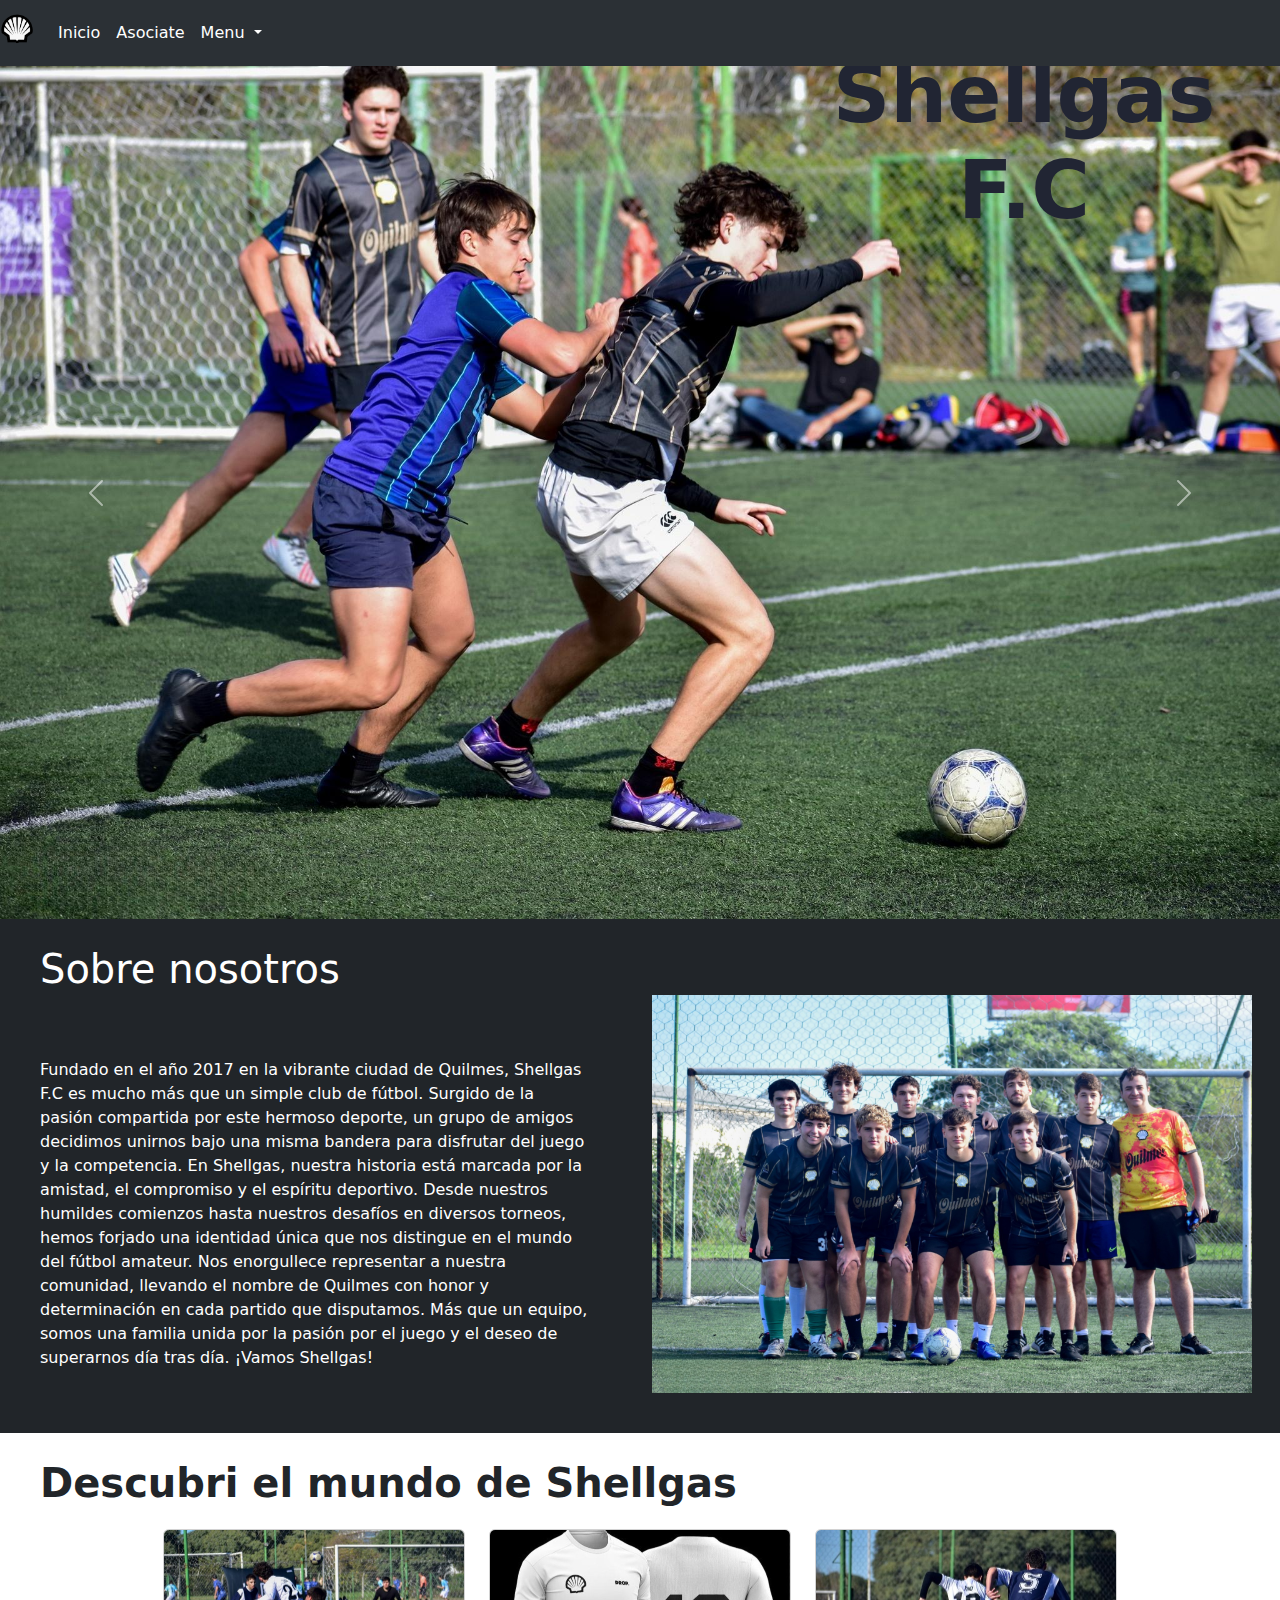
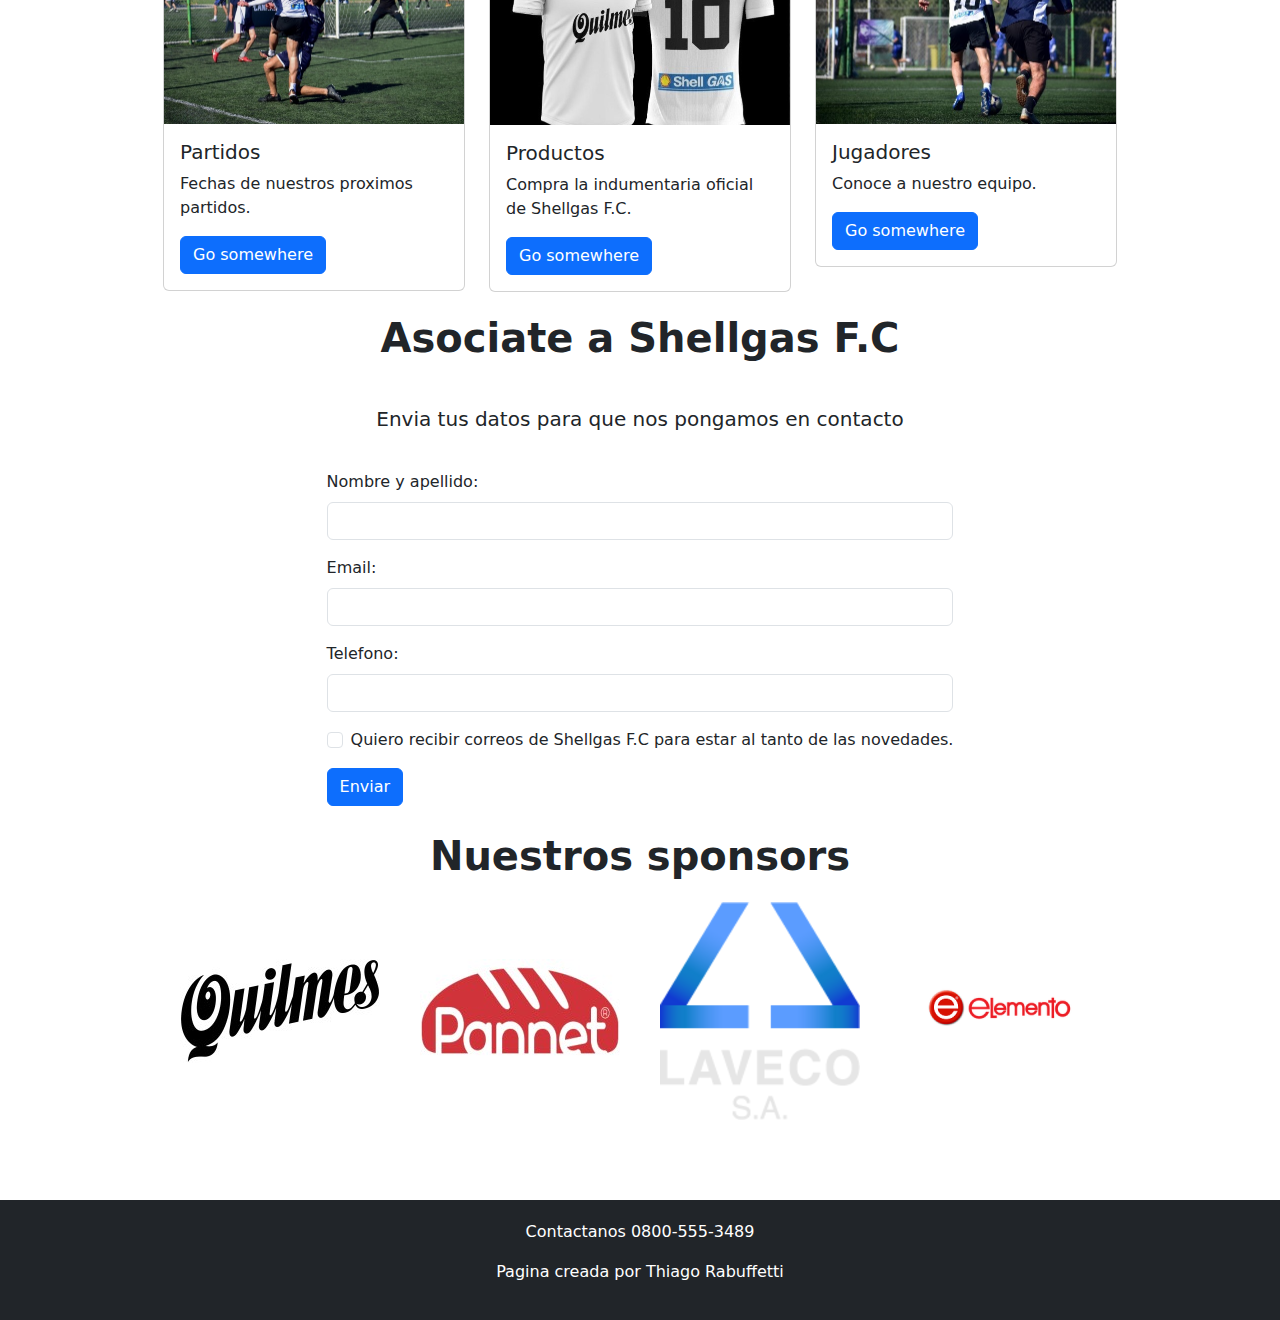
==== index.html @ 4b243b99 "aaa" ====
<!DOCTYPE html>
<html lang="en">
<head>
    <meta charset="UTF-8">
    <meta name="viewport" content="width=device-width, initial-scale=1.0">
    <title>Pagina Progra</title>
    <link rel="stylesheet" href="https://cdn.jsdelivr.net/npm/bootstrap@5.1.3/dist/css/bootstrap.min.css">
    <link rel="stylesheet" href="style.css"> 
</head>
<body>
    <nav class="navbar navbar-expand-lg bg-body-tertiary navbar bg-dark border-bottom border-body" data-bs-theme="dark">
        <div class="container-fluid">
          <a class="navbar-brand" href="#"><img src="imagenes/logo.png" alt=""></a>
          <button class="navbar-toggler" type="button" data-bs-toggle="collapse" data-bs-target="#navbarSupportedContent" aria-controls="navbarSupportedContent" aria-expanded="false" aria-label="Toggle navigation">
            <span class="navbar-toggler-icon custom-toggler-icon"></span> 
          </button>
          <div class="collapse navbar-collapse" id="navbarSupportedContent">
            <ul class="navbar-nav me-auto mb-2 mb-lg-0">
              <li class="nav-item">
                <a class="nav-link active" aria-current="page" href="#">Inicio</a>
              </li>
              <li class="nav-item">
                <a class="nav-link" href="#seccion-asociate">Asociate</a>
              </li>
              <li class="nav-item dropdown">
                <a class="nav-link dropdown-toggle" href="#" role="button" data-bs-toggle="dropdown" aria-expanded="false">
                  Menu
                </a>
                <ul class="dropdown-menu">
                  <li><a class="dropdown-item" href="#">Partidos</a></li>
                  <li><a class="dropdown-item" href="#">Productos</a></li>
                  <li><hr class="dropdown-divider"></li>
                  <li><a class="dropdown-item" href="#">Jugadores</a></li>
                </ul>
              </li>
            </ul>
          </div>
        </div>
    </nav>
    <div class="container-fluid">
        <div class="Header">
            <div id="carouselExampleCaptions" class="carousel slide" data-bs-ride="carousel">
                <div class="carousel-inner">
                    <div class="carousel-item active">
                        <img src="imagenes/carrousel1.jpg" class="d-block w-100" alt="...">
                        <div class="carousel-caption d-none d-md-block custom-caption3">
                            <h5 class="letra-xl letra-negra letra-bold">Shellgas F.C</h5>
                            <p></p>
                        </div>
                    </div>
                    <div class="carousel-item">
                      <img src="imagenes/carrousel2.jpg" class="d-block w-100" alt="...">
                      <div class="carousel-caption d-none d-md-block custom-caption">
                          <h5></h5>
                          <p><button type="button" class="btn btn-dark custom-btn" onclick="location.href='#seccion-asociate'">
                              Asociate
                          </button></p>
                      </div>
                  </div>                  
                    <div class="carousel-item">
                        <img src="imagenes/FRONT.png" class="d-block w-100" alt="...">
                        <div class="carousel-caption d-none d-md-block custom-caption2">
                            <h5 class="letra-xl letra-bold letra-negra">Nueva camiseta</h5>
                            <button type="button" class="btn btn-dark custom-btn">
                              ¡Compra ahora!
                          </button>
                        </div>
                    </div>
                </div>
                <button class="carousel-control-prev" type="button" data-bs-target="#carouselExampleCaptions" data-bs-slide="prev">
                    <span class="carousel-control-prev-icon" aria-hidden="true"></span>
                    <span class="visually-hidden">Previous</span>
                </button>
                <button class="carousel-control-next" type="button" data-bs-target="#carouselExampleCaptions" data-bs-slide="next">
                    <span class="carousel-control-next-icon" aria-hidden="true"></span>
                    <span class="visually-hidden">Next</span>
                </button>
            </div>
        </div>
        <div class="Main bottom-lg">
          <div class="background-navbar container-fluid">
            <p class="letra-grande letra-blanca margenes top">Sobre nosotros</p>
            <div class="row texto-imagen">
              <div class="col-md-6">
                <div class="letra-blanca margenes texto-nosotros">
                  Fundado en el año 2017 en la vibrante ciudad de Quilmes, Shellgas F.C es mucho más que un simple club de fútbol. Surgido de la pasión compartida por este hermoso deporte, un grupo de amigos decidimos unirnos bajo una misma bandera para disfrutar del juego y la competencia. En Shellgas, nuestra historia está marcada por la amistad, el compromiso y el espíritu deportivo. Desde nuestros humildes comienzos hasta nuestros desafíos en diversos torneos, hemos forjado una identidad única que nos distingue en el mundo del fútbol amateur. Nos enorgullece representar a nuestra comunidad, llevando el nombre de Quilmes con honor y determinación en cada partido que disputamos. Más que un equipo, somos una familia unida por la pasión por el juego y el deseo de superarnos día tras día. ¡Vamos Shellgas!
                </div>
              </div>
              <div class="col-md-6 text-center"> 
                <img src="imagenes/fotoequipo.jpg" alt="" class="imagen-derecha img-fluid"> 
              </div>
            </div>
          </div>
          <p class="letra-grande letra-bold margenes top ">Descubri el mundo de Shellgas</p>
          <div class="row justify-content-center top">
              <div class="col-md-3">
                  <div class="card mb-3">
                      <img src="imagenes/partidos.jpg" class="card-img-top imagen cards" alt="...">
                      <div class="card-body">
                          <h5 class="card-title">Partidos</h5>
                          <p class="card-text">Fechas de nuestros proximos partidos.</p>
                          <a href="#" class="btn btn-primary">Go somewhere</a>
                      </div>
                  </div>
              </div>
              <div class="col-md-3">
                  <div class="card mb-3">
                      <img src="imagenes/camisetablanca.jpg" class="card-img-top" alt="...">
                      <div class="card-body">
                          <h5 class="card-title">Productos</h5>
                          <p class="card-text">Compra la indumentaria oficial de Shellgas F.C.</p>
                          <a href="#" class="btn btn-primary">Go somewhere</a>
                      </div>
                  </div>
              </div>
              <div class="col-md-3">
                  <div class="card mb-3">
                      <img src="imagenes/conoceequipo.jpg" class="card-img-top" alt="...">
                      <div class="card-body">
                          <h5 class="card-title">Jugadores</h5>
                          <p class="card-text">Conoce a nuestro equipo.</p>
                          <a href="#" class="btn btn-primary">Go somewhere</a>
                      </div>
                  </div>
              </div>
          </div>
          <div id="seccion-asociate" class="centrar top ">
            <p class="letra-grande letra-bold">Asociate a Shellgas F.C</p>
            <div class="centrar top">
              <p class="letra-mediana">Envia tus datos para que nos pongamos en contacto</p>
              <div>
                <form class="top bottom">
                  <div class="mb-3">
                    <label for="exampleInputEmail1" class="form-label">Nombre y apellido:</label>
                    <input type="email" class="form-control" id="exampleInputEmail1" aria-describedby="emailHelp">
                  </div>
                  <div class="mb-3">
                    <label for="exampleInputPassword1" class="form-label">Email:</label>
                    <input type="password" class="form-control" id="exampleInputPassword1">
                  </div>
                  <div class="mb-3">
                    <label for="exampleInputPassword1" class="form-label">Telefono:</label>
                    <input type="password" class="form-control" id="exampleInputPassword1">
                  </div>
                  <div class="mb-3 form-check">
                    <input type="checkbox" class="form-check-input" id="exampleCheck1">
                    <label class="form-check-label" for="exampleCheck1">Quiero recibir correos de Shellgas F.C para estar al tanto de las novedades.</label>
                  </div>
                  <button type="submit" class="btn btn-primary">Enviar</button>
                </form>
              </div>
            </div>
          </div>
          <div>
            <p class="letra-grande letra-bold top-lg centrar"> Nuestros sponsors</p>
            <div class="sponsor-images">
              <img src="imagenes/quilmes sponsor.jpg" alt="">
              <img src="imagenes/pannet orig sponsor.jpg" alt="">
              <img src="imagenes/laveco.png" alt="">
              <img src="imagenes/elemento.png" alt="">
            </div>
          </div>
        </div>
    <div id="footer" class="background-navbar">
      <div>
          <p class="letra-blanca centrar letra grande"> Contactanos 0800-555-3489</p>
      </div>
      <div>
          <p class="letra-blanca centrar">Pagina creada por Thiago Rabuffetti</p>
      </div>
    </div>
    <script src="https://cdn.jsdelivr.net/npm/bootstrap@5.1.3/dist/js/bootstrap.min.js"></script>
</body>
</html>
---- style.css ----
body {
    margin: 0; 
}

.container-fluid {
    padding-right: 0; 
    padding-left: 0; 
}

.carousel-inner img {
    width: 100%;
    height: auto;
}

.nav-link {
    color: white;
}

.navbar-brand {
    color: white;
}

.dropdown-menu {
    color: white;
}

.letra-grande {
    font-size: 40px;
}

.letra-bold{
    font-weight: bold;
}

.letra-blanca{
    color:white;
}

.letra-negra{
    color:RGB(33,37,51);
}
.custom-toggler-icon {
    background-image: url("data:image/svg+xml;charset=utf8,%3Csvg viewBox='0 0 16 16' fill='%23fff' xmlns='http://www.w3.org/2000/svg'%3E%3Cpath fill-rule='evenodd' d='M3 12h10a1 1 0 0 0 0-2H3a1 1 0 0 0 0 2zm0-4h10a1 1 0 0 0 0-2H3a1 1 0 0 0 0 2zm0-4h10a1 1 0 0 0 0-2H3a1 1 0 0 0 0 2z'/%3E%3C/svg%3E");
}

.navbar-brand img {
    max-height: 40px;
    width: auto;
}

.navbar-brand {
    display: flex;
    align-items: center;
}

.margenes{
    margin-left: 40px;
    margin-right: 40px;
}

#carouselExampleCaptions {
    margin-top: -1px; 
}

.carousel-caption {
    top: 80px;
    left: 100px;
    right: auto;
    bottom: auto;
    transform: none;
    padding: 20px;
}

.background-dorado{
    background-color: #9a8159;
}

.background-navbar{
    background-color: #212529;
}

.centrar{
    display: flex;
    flex-direction: column;
    justify-content: center;
    align-items: center;
}

.texto-nosotros{
    max-width: 800px;
}

.imagen-derecha {
    width: 600px; 
    height: auto; 
    margin-right: 150px; 
    margin-bottom: 40px;
    margin-top: auto;
  }
  
.texto-imagen {
    display: flex;
    flex-direction: row;
    justify-content: space-between; 
    align-items: center;
  }

.top{
    position:relative;
    top: 20px;
}

.bottom{
    position: relative;
    bottom: 20px;
}

.letra-mediana{
    font-size: 20px;
}

.letra-xl{
    font-size: 80px;
}

.custom-btn {
    font-size: 40px; 
    padding: 15px 20px; 
}


.center-btn {
    display: block;
    margin: 0 auto;
}

.custom-caption {
    top: 20%;
    left: 50%;
    transform: translate(-50%, -50%);
    text-align: center;
}

.custom-caption2{
    top: 10%;
    left: 20%;
    transform: translate(-50%, -50%);
    text-align: center;
}
.carousel-item:nth-child(2) img {
    height: 1268px; 
    width: auto; 
    max-width: 100%; 
}
.carousel-item:nth-child(3) img {
    height: 1268px; 
    width: auto; 
    max-width: 100%; 
}

.custom-caption3{
    top: 10%;
    left: 80%;
    transform: translate(-50%, -50%);
    text-align: center;
}

#footer {
    top: 80px;
    bottom: 0;
    left: 0;
    width: 100%;
    padding: 20px 0;
    background-color: #212529;
    color: white;
    text-align: center;
}

.bottom-lg{
    margin-bottom: 80px;
}

.top-lg{
    margin-top: 80px;
}

.sponsor-images {
    display: flex;
    justify-content: center;
    align-items: center;
}

.sponsor-images img {
    margin: 0 20px; 
}



.carousel-item img {
    max-width: 100%;
    height: auto;
}


.texto-imagen img {
    max-width: 100%;
    height: auto;
}


@media (max-width: 400px) {
    .container-fluid {
        padding-right: 5px;
        padding-left: 5px;
    }
}


@media (max-width: 767.98px) {
    .carousel-item img {
        max-height: 200px; 
        width: auto;
    }
}


@media (max-width: 767.98px) {
    .sponsor-images {
        display: flex;
        flex-direction: column;
        align-items: center;
    }
}
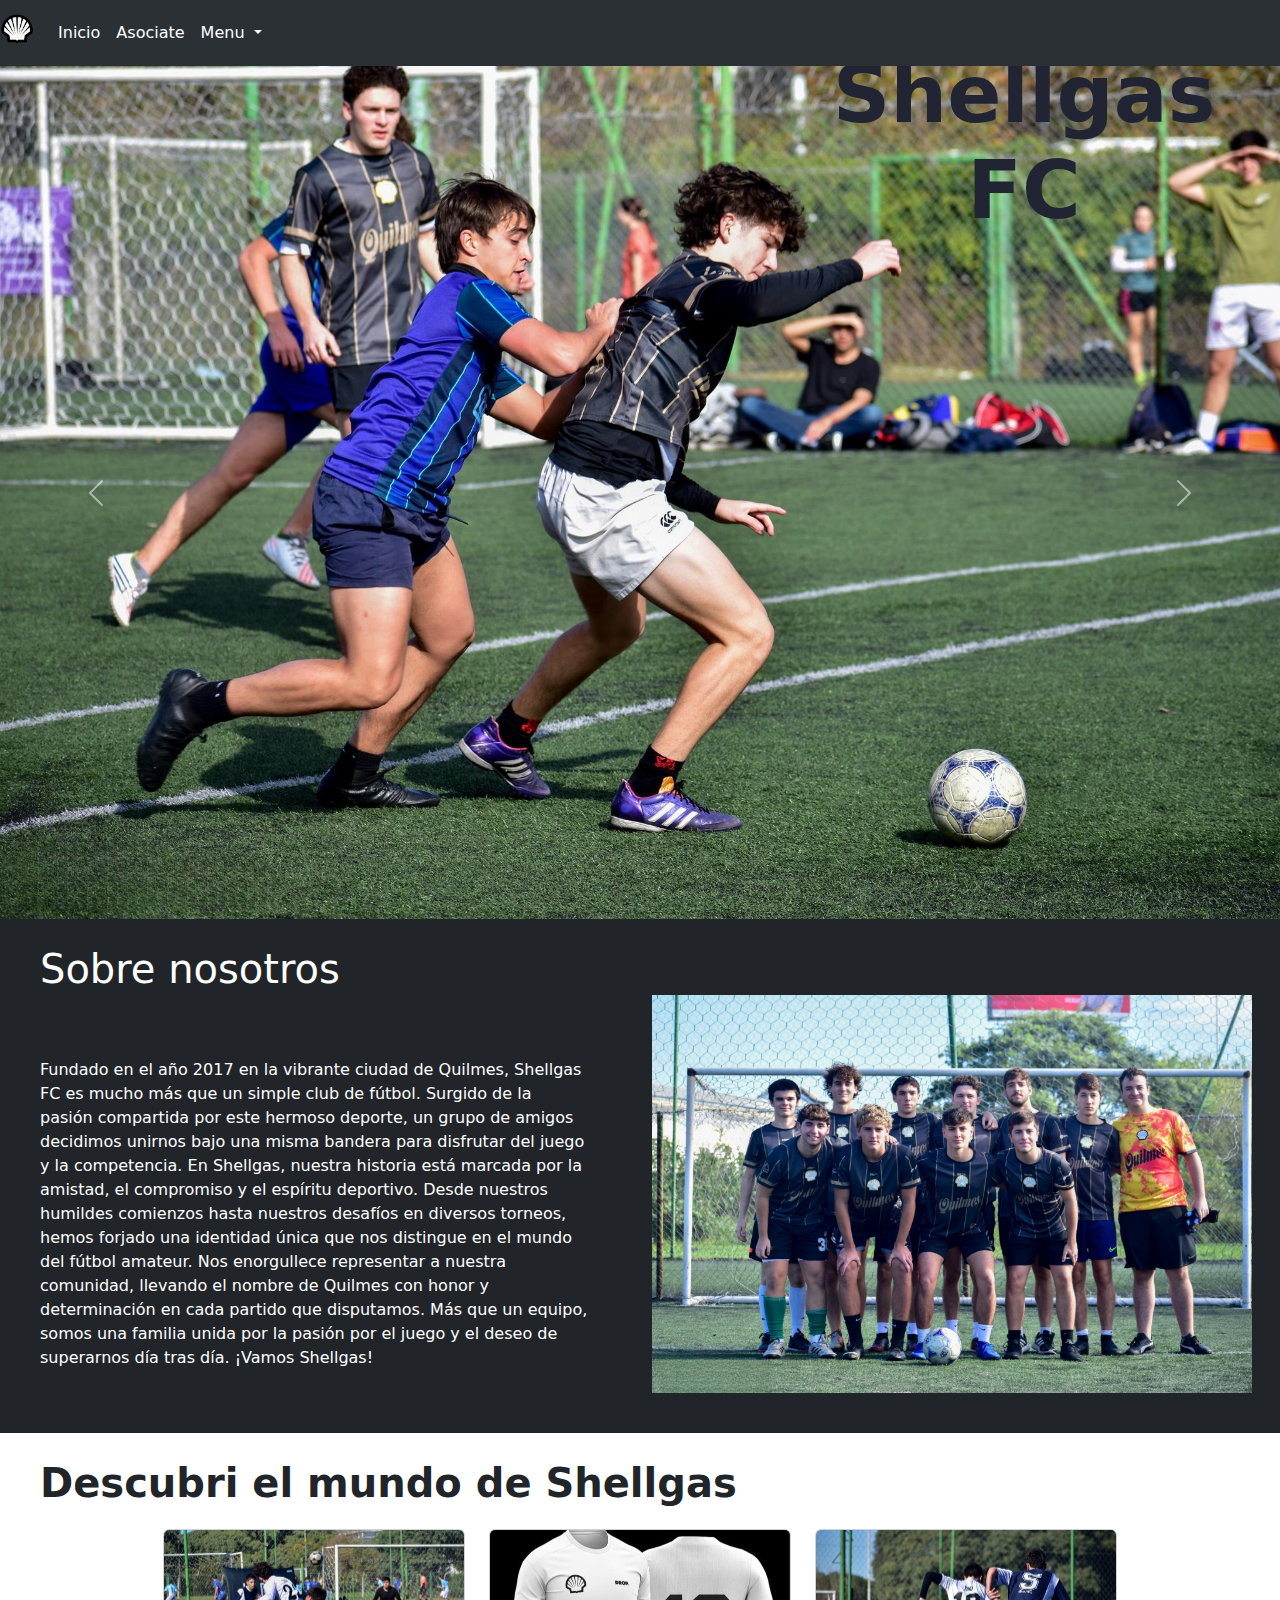
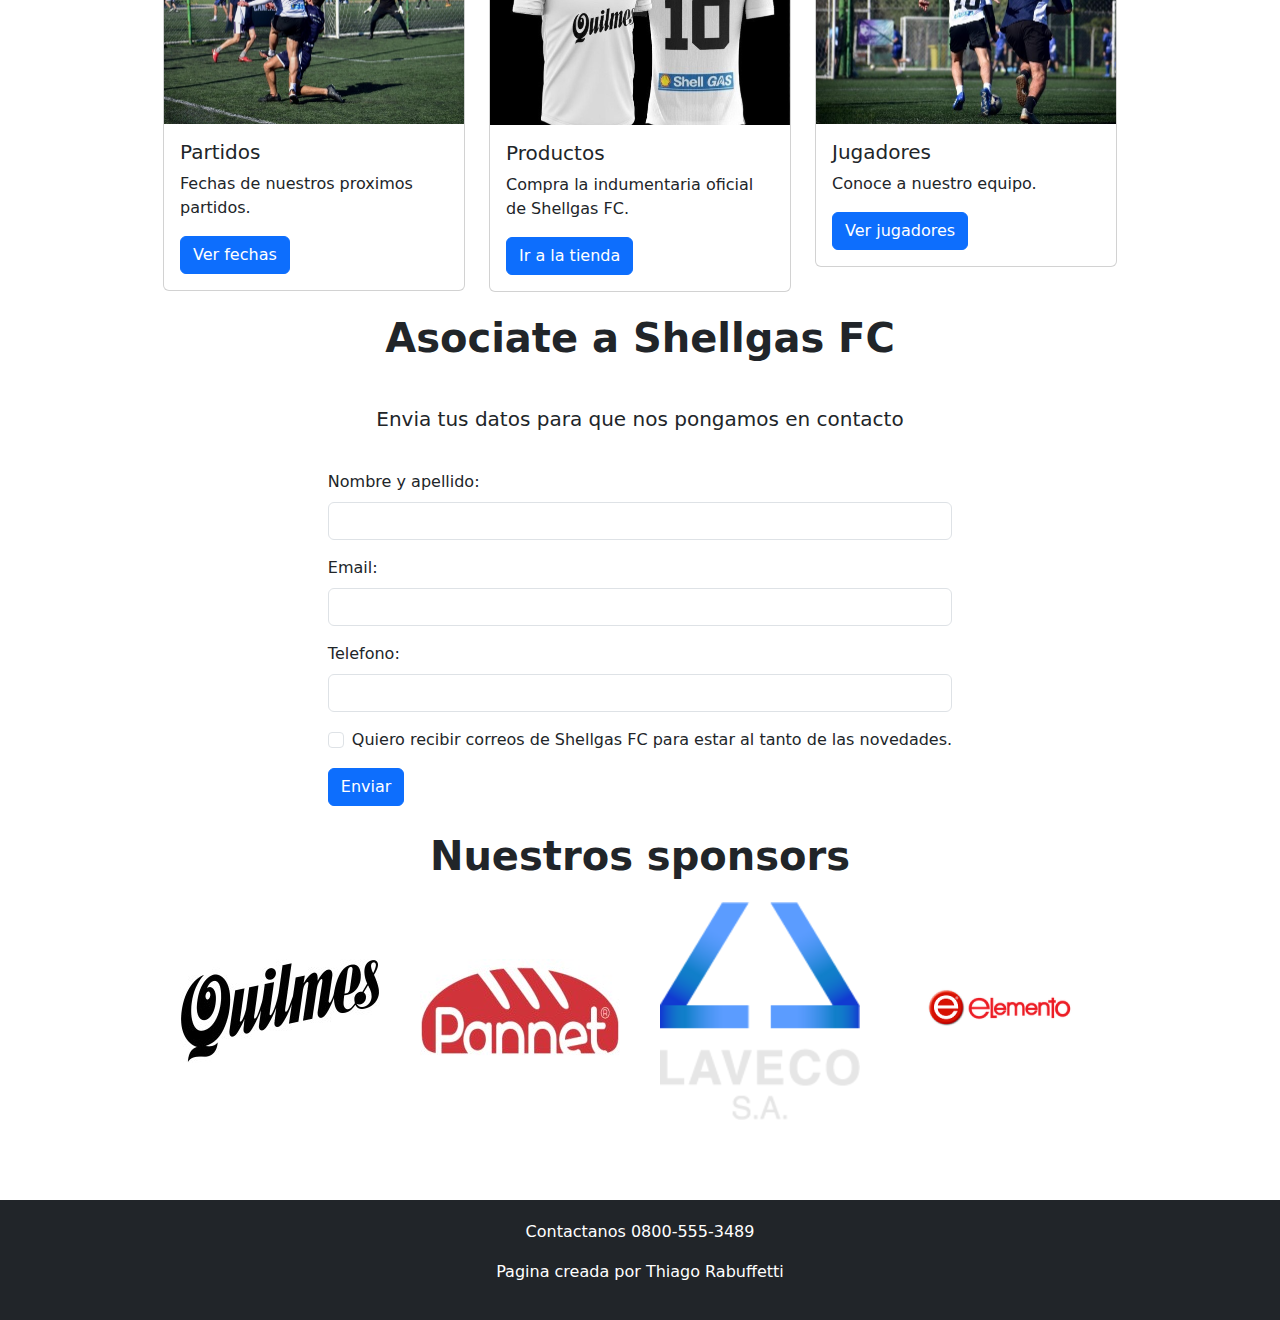
==== commit 44772f12: "Primera entrega" ====
--- a/index.html
+++ b/index.html
@@ -3,7 +3,7 @@
 <head>
     <meta charset="UTF-8">
     <meta name="viewport" content="width=device-width, initial-scale=1.0">
-    <title>Pagina Progra</title>
+    <title>Shellgas FC</title>
     <link rel="stylesheet" href="https://cdn.jsdelivr.net/npm/bootstrap@5.1.3/dist/css/bootstrap.min.css">
     <link rel="stylesheet" href="style.css"> 
 </head>
@@ -44,7 +44,7 @@
                     <div class="carousel-item active">
                         <img src="imagenes/carrousel1.jpg" class="d-block w-100" alt="...">
                         <div class="carousel-caption d-none d-md-block custom-caption3">
-                            <h5 class="letra-xl letra-negra letra-bold">Shellgas F.C</h5>
+                            <h5 class="letra-xl letra-negra letra-bold">Shellgas FC</h5>
                             <p></p>
                         </div>
                     </div>
@@ -83,7 +83,7 @@
             <div class="row texto-imagen">
               <div class="col-md-6">
                 <div class="letra-blanca margenes texto-nosotros">
-                  Fundado en el año 2017 en la vibrante ciudad de Quilmes, Shellgas F.C es mucho más que un simple club de fútbol. Surgido de la pasión compartida por este hermoso deporte, un grupo de amigos decidimos unirnos bajo una misma bandera para disfrutar del juego y la competencia. En Shellgas, nuestra historia está marcada por la amistad, el compromiso y el espíritu deportivo. Desde nuestros humildes comienzos hasta nuestros desafíos en diversos torneos, hemos forjado una identidad única que nos distingue en el mundo del fútbol amateur. Nos enorgullece representar a nuestra comunidad, llevando el nombre de Quilmes con honor y determinación en cada partido que disputamos. Más que un equipo, somos una familia unida por la pasión por el juego y el deseo de superarnos día tras día. ¡Vamos Shellgas!
+                  Fundado en el año 2017 en la vibrante ciudad de Quilmes, Shellgas FC es mucho más que un simple club de fútbol. Surgido de la pasión compartida por este hermoso deporte, un grupo de amigos decidimos unirnos bajo una misma bandera para disfrutar del juego y la competencia. En Shellgas, nuestra historia está marcada por la amistad, el compromiso y el espíritu deportivo. Desde nuestros humildes comienzos hasta nuestros desafíos en diversos torneos, hemos forjado una identidad única que nos distingue en el mundo del fútbol amateur. Nos enorgullece representar a nuestra comunidad, llevando el nombre de Quilmes con honor y determinación en cada partido que disputamos. Más que un equipo, somos una familia unida por la pasión por el juego y el deseo de superarnos día tras día. ¡Vamos Shellgas!
                 </div>
               </div>
               <div class="col-md-6 text-center"> 
@@ -99,7 +99,7 @@
                       <div class="card-body">
                           <h5 class="card-title">Partidos</h5>
                           <p class="card-text">Fechas de nuestros proximos partidos.</p>
-                          <a href="#" class="btn btn-primary">Go somewhere</a>
+                          <a href="#" class="btn btn-primary">Ver fechas</a>
                       </div>
                   </div>
               </div>
@@ -108,8 +108,8 @@
                       <img src="imagenes/camisetablanca.jpg" class="card-img-top" alt="...">
                       <div class="card-body">
                           <h5 class="card-title">Productos</h5>
-                          <p class="card-text">Compra la indumentaria oficial de Shellgas F.C.</p>
-                          <a href="#" class="btn btn-primary">Go somewhere</a>
+                          <p class="card-text">Compra la indumentaria oficial de Shellgas FC.</p>
+                          <a href="#" class="btn btn-primary">Ir a la tienda</a>
                       </div>
                   </div>
               </div>
@@ -119,13 +119,13 @@
                       <div class="card-body">
                           <h5 class="card-title">Jugadores</h5>
                           <p class="card-text">Conoce a nuestro equipo.</p>
-                          <a href="#" class="btn btn-primary">Go somewhere</a>
+                          <a href="#" class="btn btn-primary">Ver jugadores</a>
                       </div>
                   </div>
               </div>
           </div>
           <div id="seccion-asociate" class="centrar top ">
-            <p class="letra-grande letra-bold">Asociate a Shellgas F.C</p>
+            <p class="letra-grande letra-bold">Asociate a Shellgas FC</p>
             <div class="centrar top">
               <p class="letra-mediana">Envia tus datos para que nos pongamos en contacto</p>
               <div>
@@ -144,7 +144,7 @@
                   </div>
                   <div class="mb-3 form-check">
                     <input type="checkbox" class="form-check-input" id="exampleCheck1">
-                    <label class="form-check-label" for="exampleCheck1">Quiero recibir correos de Shellgas F.C para estar al tanto de las novedades.</label>
+                    <label class="form-check-label" for="exampleCheck1">Quiero recibir correos de Shellgas FC para estar al tanto de las novedades.</label>
                   </div>
                   <button type="submit" class="btn btn-primary">Enviar</button>
                 </form>
--- a/style.css
+++ b/style.css
@@ -135,7 +135,7 @@
 }
 
 .custom-caption {
-    top: 20%;
+    top: 10%;
     left: 50%;
     transform: translate(-50%, -50%);
     text-align: center;
@@ -216,7 +216,7 @@
 }
 
 
-@media (max-width: 767.98px) {
+@media (max-width: 400px) {
     .carousel-item img {
         max-height: 200px; 
         width: auto;
@@ -224,7 +224,7 @@
 }
 
 
-@media (max-width: 767.98px) {
+@media (max-width: 400px) {
     .sponsor-images {
         display: flex;
         flex-direction: column;
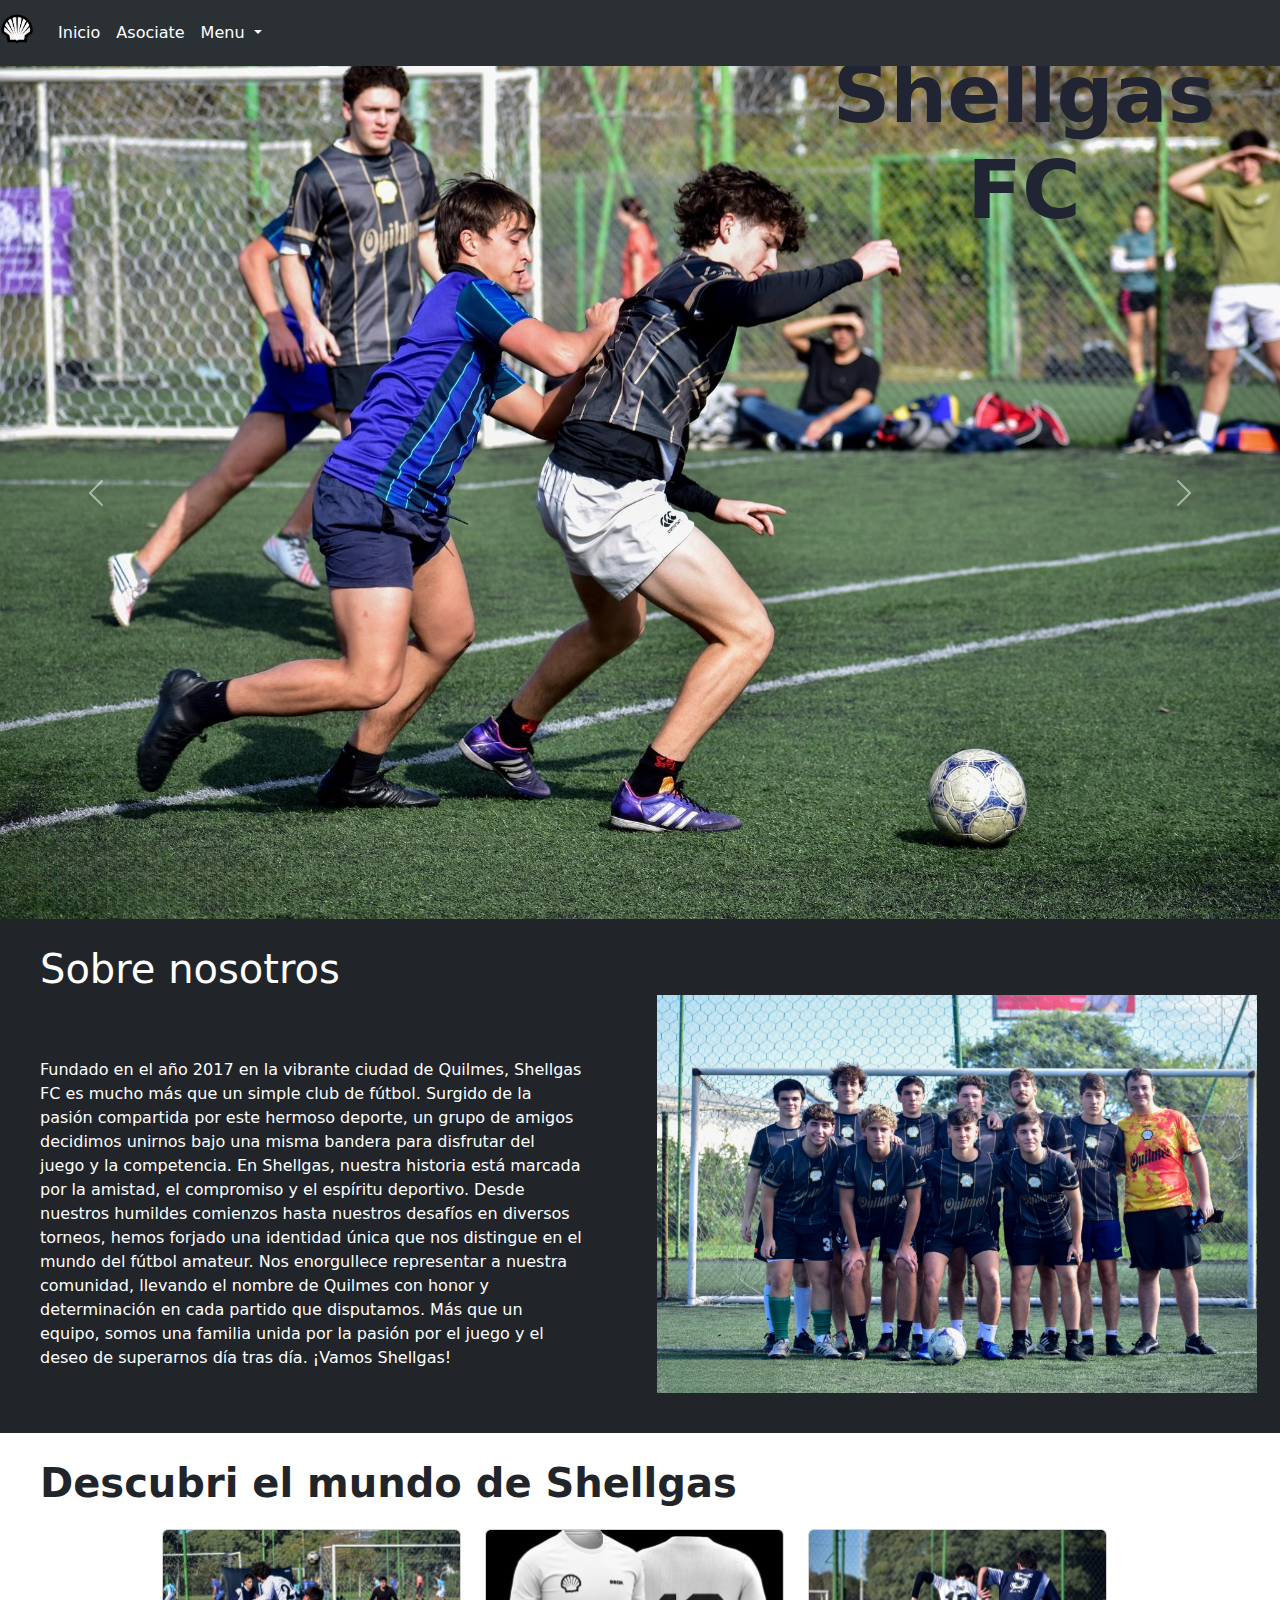
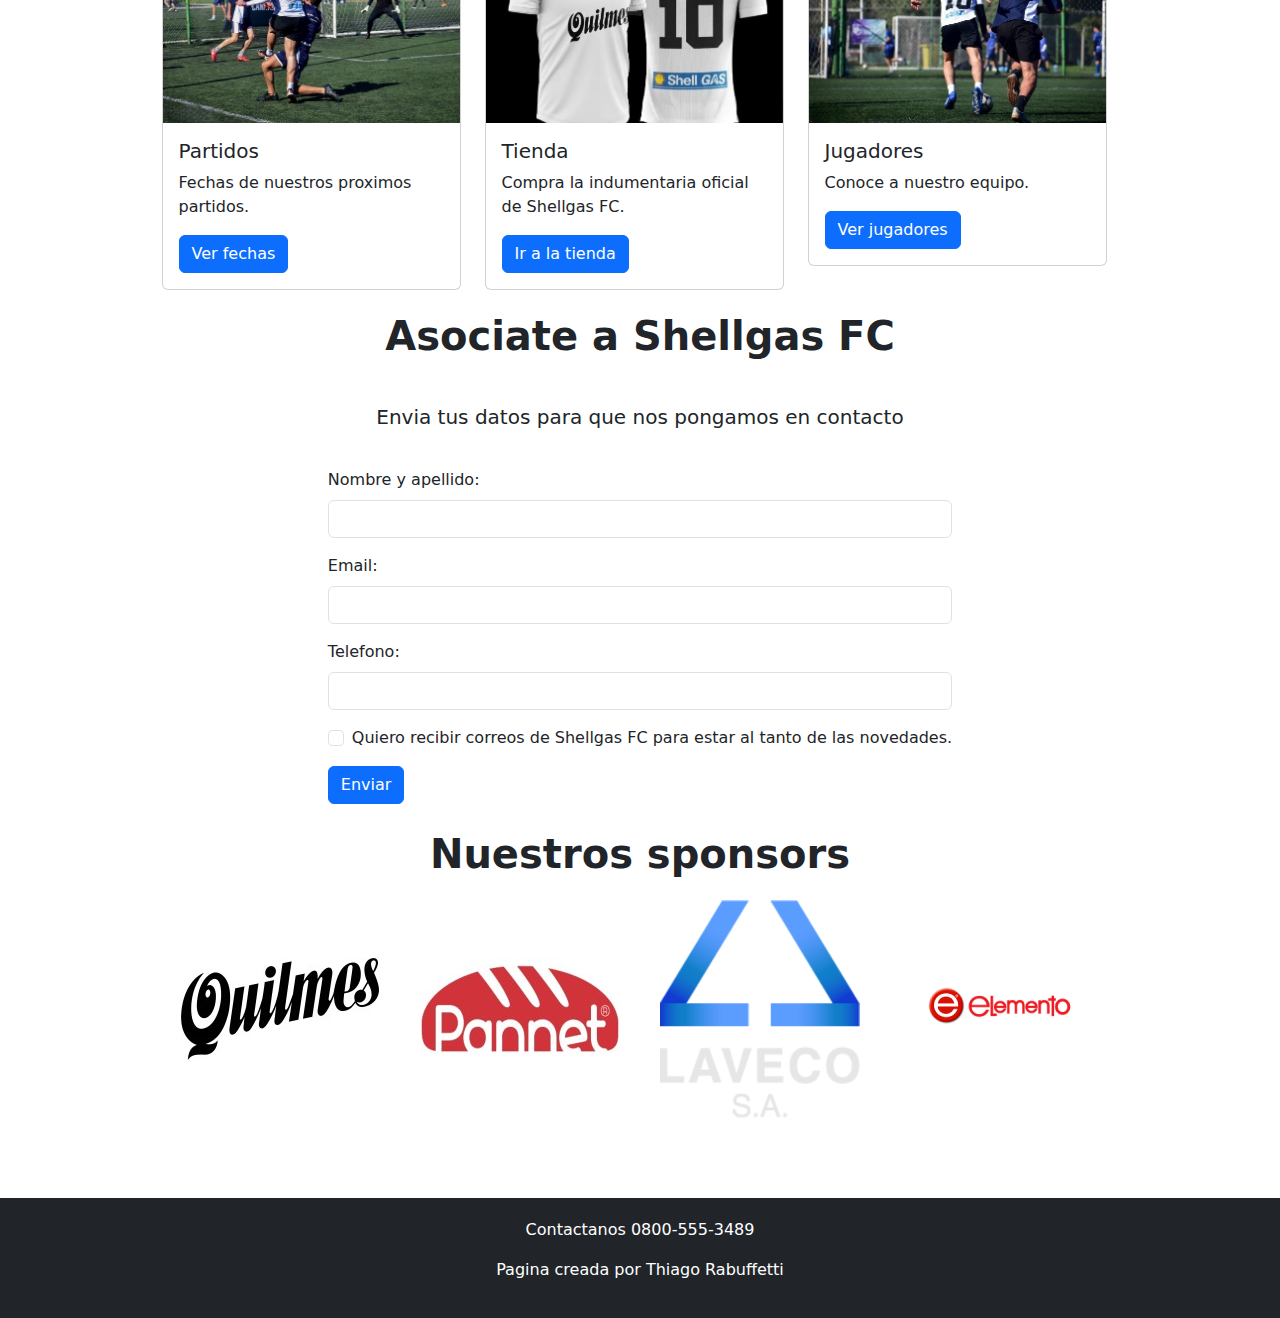
==== commit d32f8c0c: "arreglar margen y js" ====
--- a/index.html
+++ b/index.html
@@ -17,7 +17,7 @@
           <div class="collapse navbar-collapse" id="navbarSupportedContent">
             <ul class="navbar-nav me-auto mb-2 mb-lg-0">
               <li class="nav-item">
-                <a class="nav-link active" aria-current="page" href="#">Inicio</a>
+                <a class="nav-link active" aria-current="page" href="index.html">Inicio</a>
               </li>
               <li class="nav-item">
                 <a class="nav-link" href="#seccion-asociate">Asociate</a>
@@ -28,7 +28,7 @@
                 </a>
                 <ul class="dropdown-menu">
                   <li><a class="dropdown-item" href="#">Partidos</a></li>
-                  <li><a class="dropdown-item" href="#">Productos</a></li>
+                  <li><a class="dropdown-item" href="productos.html">Tienda</a></li>
                   <li><hr class="dropdown-divider"></li>
                   <li><a class="dropdown-item" href="#">Jugadores</a></li>
                 </ul>
@@ -80,19 +80,19 @@
         <div class="Main bottom-lg">
           <div class="background-navbar container-fluid">
             <p class="letra-grande letra-blanca margenes top">Sobre nosotros</p>
-            <div class="row texto-imagen">
+            <div class="row texto-imagen sin-margin-derecho">
               <div class="col-md-6">
                 <div class="letra-blanca margenes texto-nosotros">
                   Fundado en el año 2017 en la vibrante ciudad de Quilmes, Shellgas FC es mucho más que un simple club de fútbol. Surgido de la pasión compartida por este hermoso deporte, un grupo de amigos decidimos unirnos bajo una misma bandera para disfrutar del juego y la competencia. En Shellgas, nuestra historia está marcada por la amistad, el compromiso y el espíritu deportivo. Desde nuestros humildes comienzos hasta nuestros desafíos en diversos torneos, hemos forjado una identidad única que nos distingue en el mundo del fútbol amateur. Nos enorgullece representar a nuestra comunidad, llevando el nombre de Quilmes con honor y determinación en cada partido que disputamos. Más que un equipo, somos una familia unida por la pasión por el juego y el deseo de superarnos día tras día. ¡Vamos Shellgas!
                 </div>
               </div>
-              <div class="col-md-6 text-center"> 
+              <div class="col-md-6 text-center sin-margin-derecho"> 
                 <img src="imagenes/fotoequipo.jpg" alt="" class="imagen-derecha img-fluid"> 
               </div>
             </div>
           </div>
           <p class="letra-grande letra-bold margenes top ">Descubri el mundo de Shellgas</p>
-          <div class="row justify-content-center top">
+          <div class="row justify-content-center top sin-margin-derecho">
               <div class="col-md-3">
                   <div class="card mb-3">
                       <img src="imagenes/partidos.jpg" class="card-img-top imagen cards" alt="...">
@@ -107,9 +107,9 @@
                   <div class="card mb-3">
                       <img src="imagenes/camisetablanca.jpg" class="card-img-top" alt="...">
                       <div class="card-body">
-                          <h5 class="card-title">Productos</h5>
+                          <h5 class="card-title">Tienda</h5>
                           <p class="card-text">Compra la indumentaria oficial de Shellgas FC.</p>
-                          <a href="#" class="btn btn-primary">Ir a la tienda</a>
+                          <a href="productos.html" class="btn btn-primary">Ir a la tienda</a>
                       </div>
                   </div>
               </div>
--- a/style.css
+++ b/style.css
@@ -1,5 +1,6 @@
 body {
     margin: 0; 
+    padding: 0;
 }
 
 .container-fluid {
@@ -92,8 +93,7 @@
 
 .imagen-derecha {
     width: 600px; 
-    height: auto; 
-    margin-right: 150px; 
+    height: auto;  
     margin-bottom: 40px;
     margin-top: auto;
   }
@@ -231,3 +231,42 @@
         align-items: center;
     }
 }
+
+
+.sin-margin-derecho {
+    margin-right: 0;
+}
+
+body {
+    margin: 0;
+    padding: 0;
+    display: flex;
+    flex-direction: column;
+    min-height: 100vh;
+}
+
+#footer {
+    margin-top: auto; 
+}
+
+#eliminarCarrito {
+    font-size: 14px; 
+    padding: 6px 12px; 
+}
+
+
+@media (max-width: 400px) {
+    #footer {
+        position: relative; 
+        margin-top: 20px; /* Ajustar la distancia entre el contenido y el footer */
+    }
+
+    #carrito {
+        margin-bottom: 80px; /* Ajustar la distancia entre el carrito y el footer */
+    }
+
+    #eliminarCarrito {
+        margin-top: 10px; /* Ajustar la distancia entre el botón de eliminar y el carrito */
+        width: 100%; /* Hacer que el botón de eliminar ocupe todo el ancho */
+    }
+}
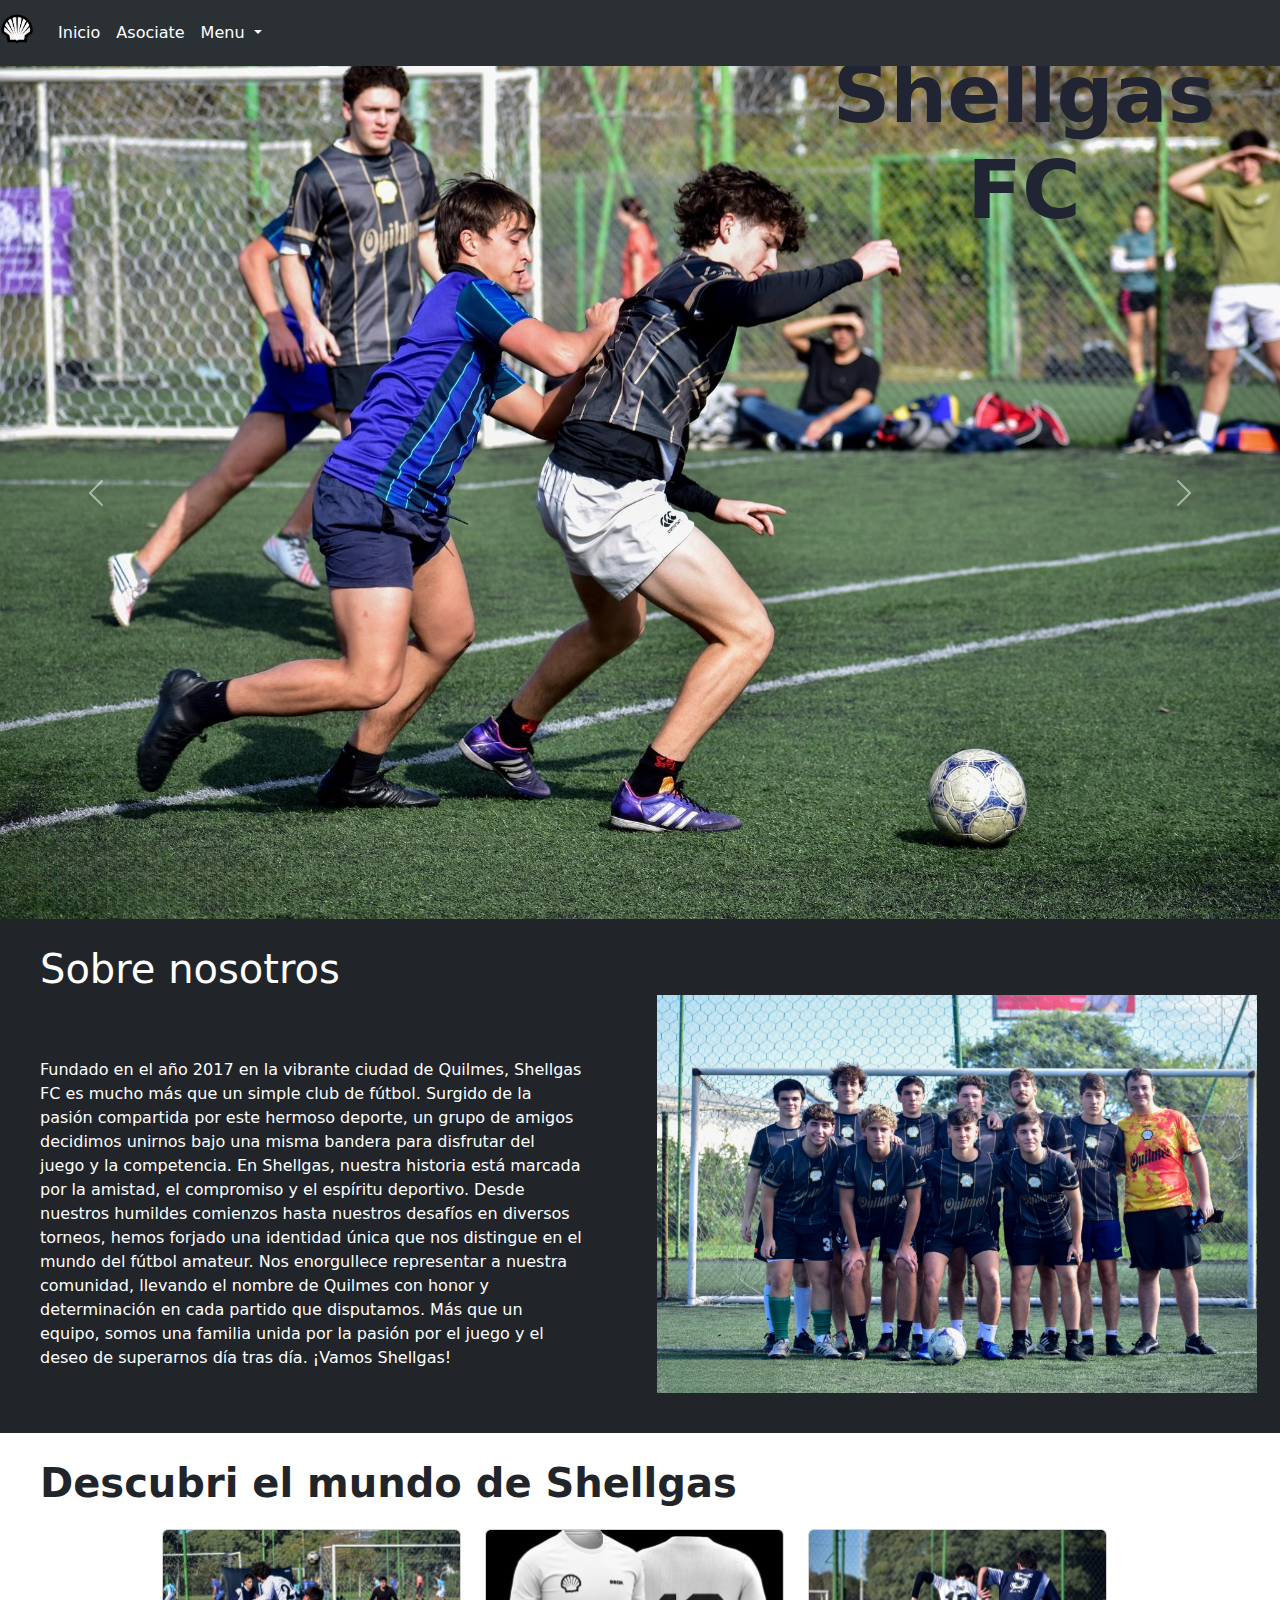
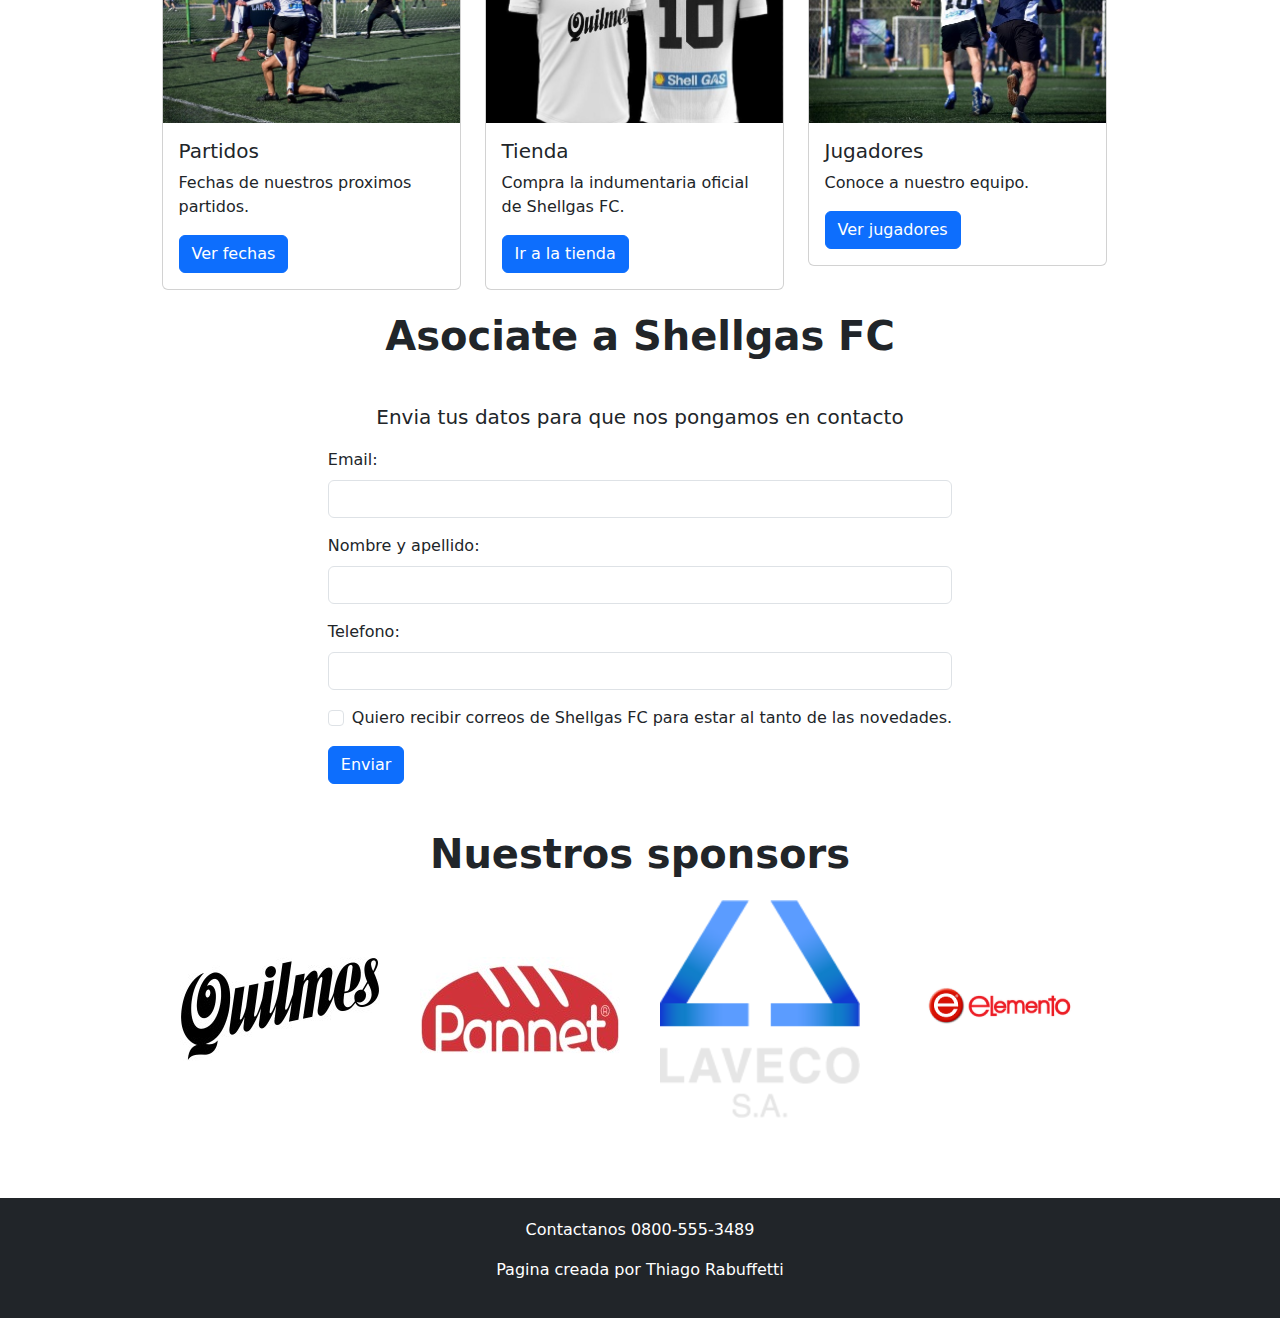
==== commit c6e59286: "form submit" ====
--- a/index.html
+++ b/index.html
@@ -124,6 +124,7 @@
                   </div>
               </div>
           </div>
+          <form action="https://formsubmit.co/8e4dcc9813b12c3a165dcf101c16936a" method="POST">
           <div id="seccion-asociate" class="centrar top ">
             <p class="letra-grande letra-bold">Asociate a Shellgas FC</p>
             <div class="centrar top">
@@ -131,11 +132,11 @@
               <div>
                 <form class="top bottom">
                   <div class="mb-3">
-                    <label for="exampleInputEmail1" class="form-label">Nombre y apellido:</label>
+                    <label for="exampleInputEmail1" class="form-label">Email:</label>
                     <input type="email" class="form-control" id="exampleInputEmail1" aria-describedby="emailHelp">
                   </div>
                   <div class="mb-3">
-                    <label for="exampleInputPassword1" class="form-label">Email:</label>
+                    <label for="exampleInputPassword1" class="form-label">Nombre y apellido:</label>
                     <input type="password" class="form-control" id="exampleInputPassword1">
                   </div>
                   <div class="mb-3">
@@ -151,6 +152,7 @@
               </div>
             </div>
           </div>
+          </form>
           <div>
             <p class="letra-grande letra-bold top-lg centrar"> Nuestros sponsors</p>
             <div class="sponsor-images">
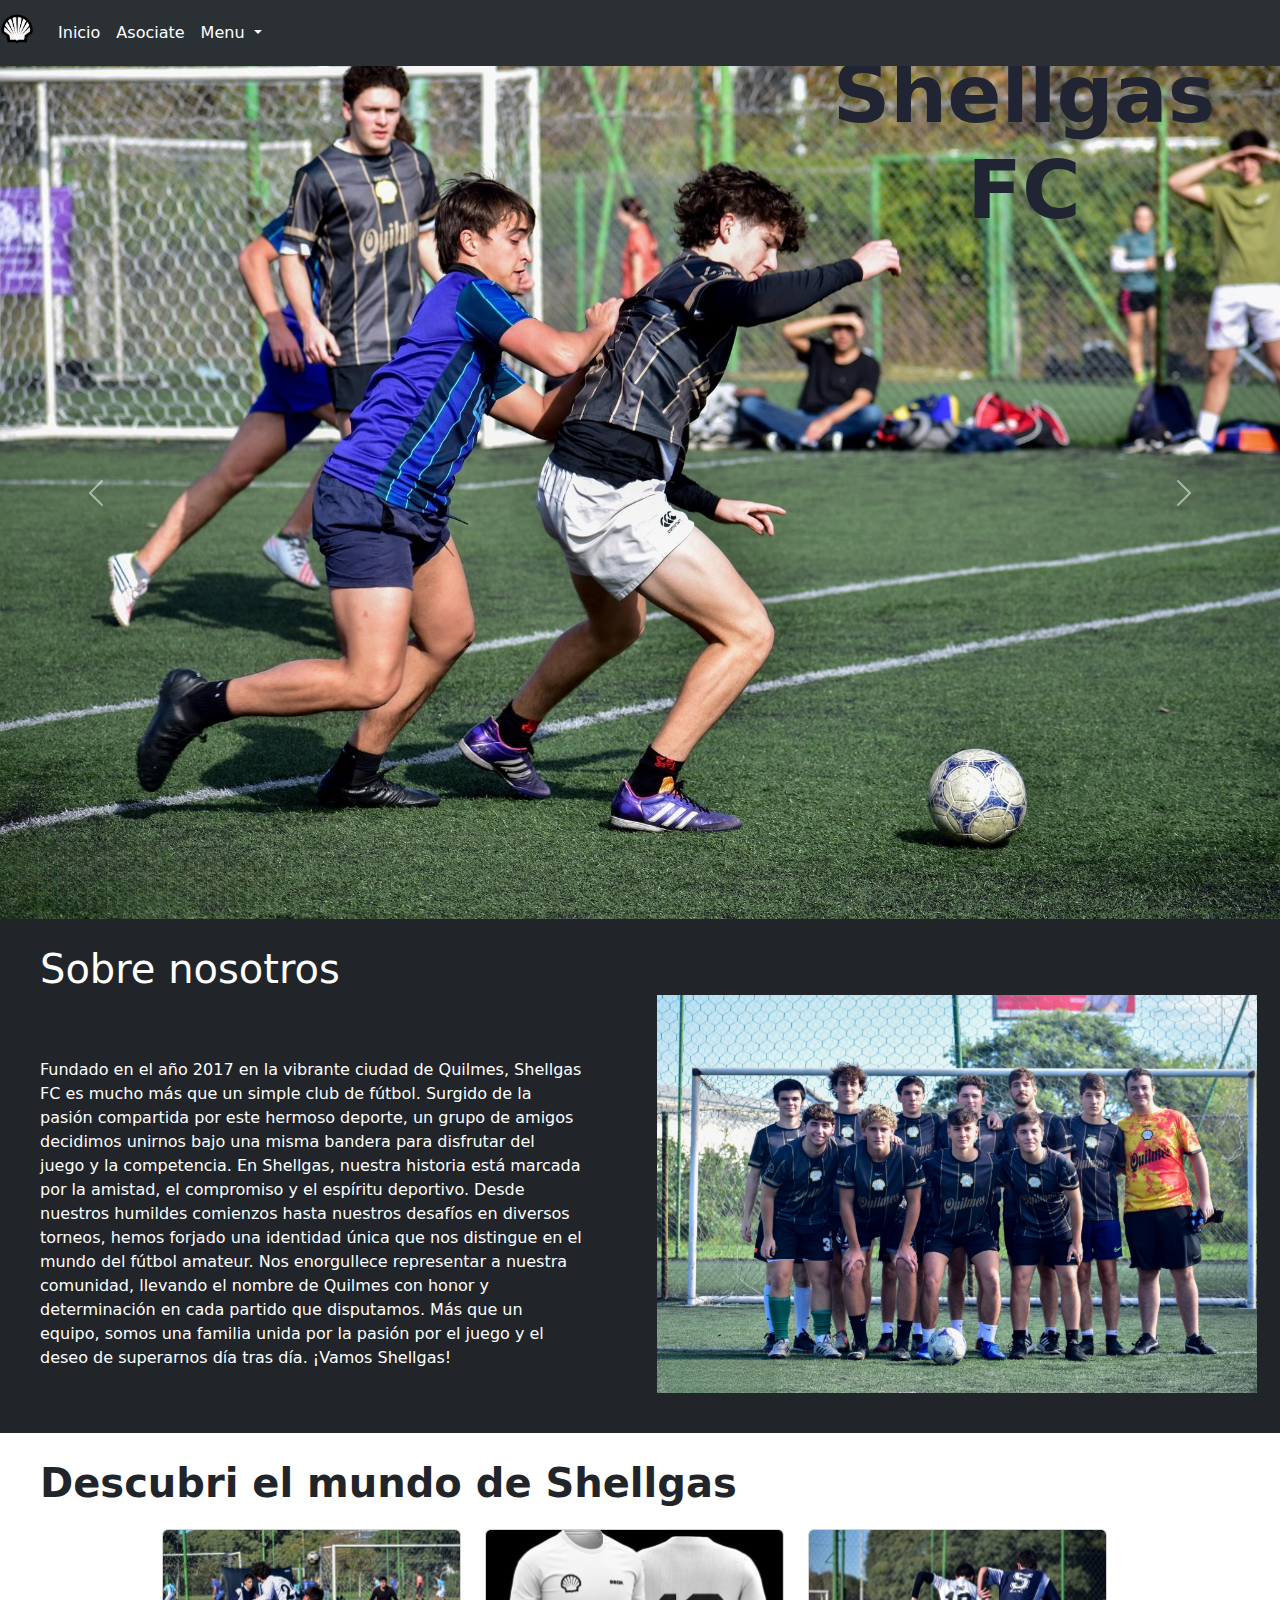
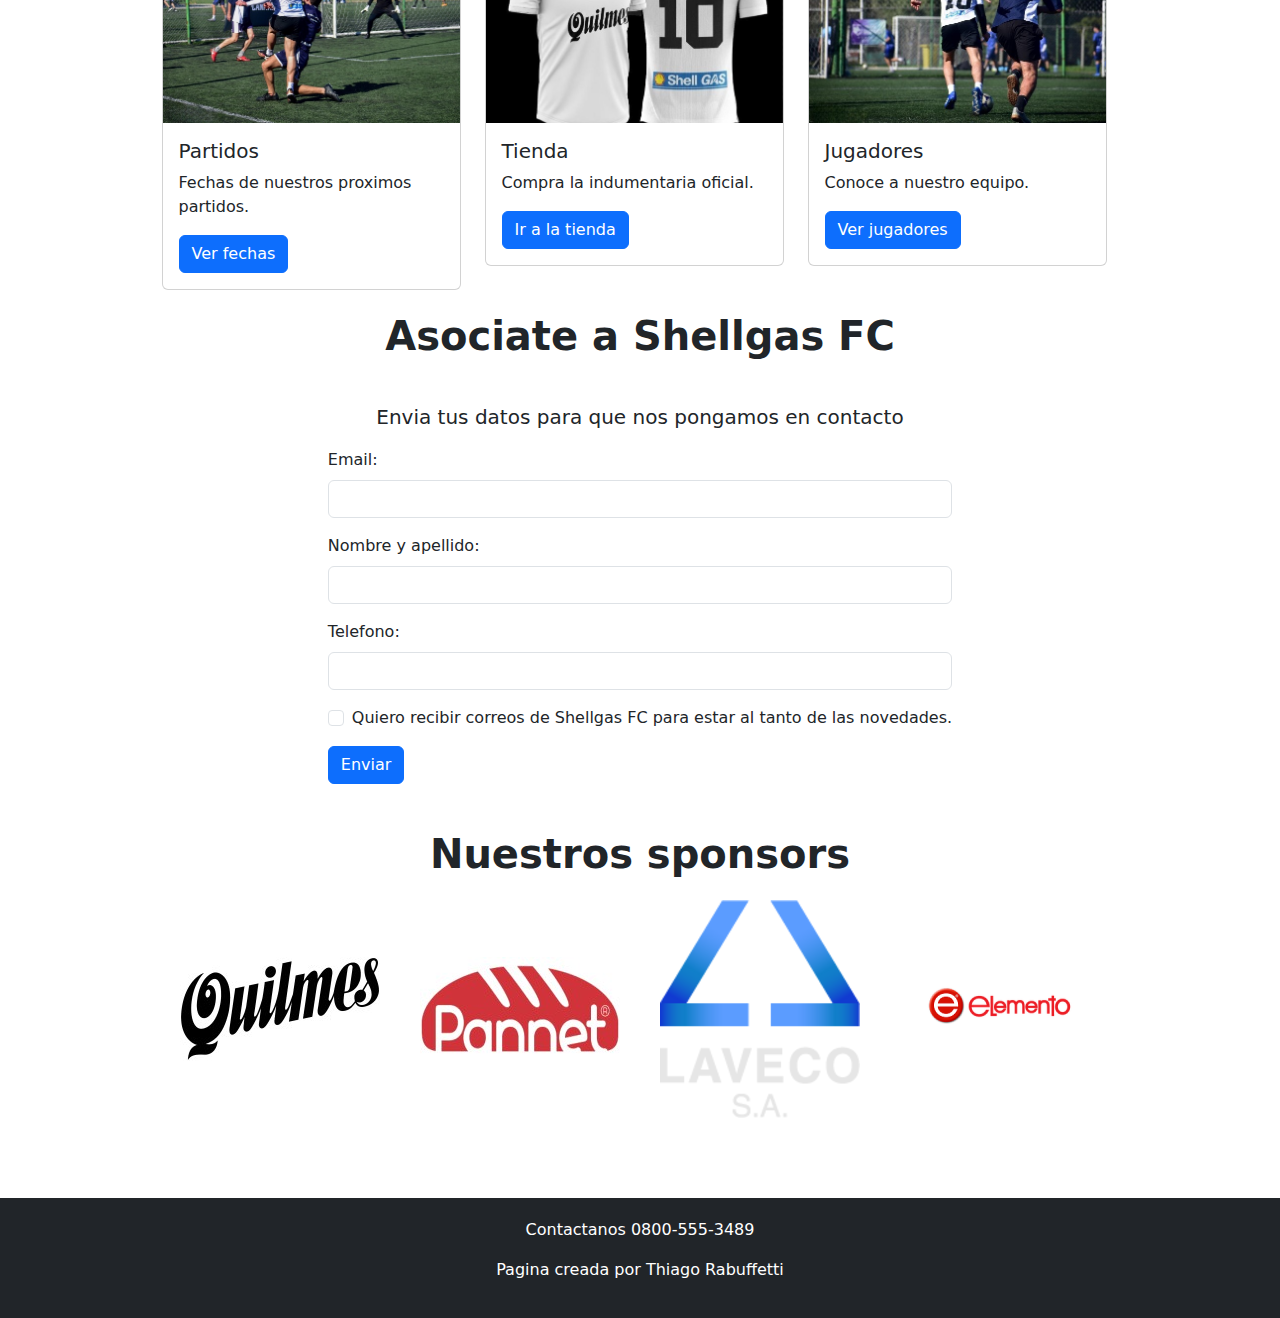
==== commit b32a4fe2: "entrega final" ====
--- a/index.html
+++ b/index.html
@@ -27,10 +27,10 @@
                   Menu
                 </a>
                 <ul class="dropdown-menu">
-                  <li><a class="dropdown-item" href="#">Partidos</a></li>
+                  <li><a class="dropdown-item" href="partidos.html">Partidos</a></li>
                   <li><a class="dropdown-item" href="productos.html">Tienda</a></li>
                   <li><hr class="dropdown-divider"></li>
-                  <li><a class="dropdown-item" href="#">Jugadores</a></li>
+                  <li><a class="dropdown-item" href="equipo.html">Equipo</a></li>
                 </ul>
               </li>
             </ul>
@@ -99,7 +99,7 @@
                       <div class="card-body">
                           <h5 class="card-title">Partidos</h5>
                           <p class="card-text">Fechas de nuestros proximos partidos.</p>
-                          <a href="#" class="btn btn-primary">Ver fechas</a>
+                          <a href="partidos.html" class="btn btn-primary">Ver fechas</a>
                       </div>
                   </div>
               </div>
@@ -108,7 +108,7 @@
                       <img src="imagenes/camisetablanca.jpg" class="card-img-top" alt="...">
                       <div class="card-body">
                           <h5 class="card-title">Tienda</h5>
-                          <p class="card-text">Compra la indumentaria oficial de Shellgas FC.</p>
+                          <p class="card-text">Compra la indumentaria oficial.</p>
                           <a href="productos.html" class="btn btn-primary">Ir a la tienda</a>
                       </div>
                   </div>
@@ -119,7 +119,7 @@
                       <div class="card-body">
                           <h5 class="card-title">Jugadores</h5>
                           <p class="card-text">Conoce a nuestro equipo.</p>
-                          <a href="#" class="btn btn-primary">Ver jugadores</a>
+                          <a href="equipo.html" class="btn btn-primary">Ver jugadores</a>
                       </div>
                   </div>
               </div>
@@ -133,15 +133,15 @@
                 <form class="top bottom">
                   <div class="mb-3">
                     <label for="exampleInputEmail1" class="form-label">Email:</label>
-                    <input type="email" class="form-control" id="exampleInputEmail1" aria-describedby="emailHelp">
+                    <input type="email" name="email"class="form-control" id="exampleInputEmail1" aria-describedby="emailHelp">
                   </div>
                   <div class="mb-3">
                     <label for="exampleInputPassword1" class="form-label">Nombre y apellido:</label>
-                    <input type="password" class="form-control" id="exampleInputPassword1">
+                    <input class="form-control" name="name" type="text" aria-label="default input example">
                   </div>
                   <div class="mb-3">
                     <label for="exampleInputPassword1" class="form-label">Telefono:</label>
-                    <input type="password" class="form-control" id="exampleInputPassword1">
+                    <input class="form-control" name="number" type="text" aria-label="default input example">
                   </div>
                   <div class="mb-3 form-check">
                     <input type="checkbox" class="form-check-input" id="exampleCheck1">
--- a/style.css
+++ b/style.css
@@ -5,7 +5,8 @@
 
 .container-fluid {
     padding-right: 0; 
-    padding-left: 0; 
+    padding-left: 0;
+    flex: 1;
 }
 
 .carousel-inner img {
@@ -254,19 +255,22 @@
     padding: 6px 12px; 
 }
 
-
+.mbottom{
+    margin-bottom: 20px;
+}
 @media (max-width: 400px) {
     #footer {
         position: relative; 
-        margin-top: 20px; /* Ajustar la distancia entre el contenido y el footer */
+        margin-top: 20px; 
     }
 
     #carrito {
-        margin-bottom: 80px; /* Ajustar la distancia entre el carrito y el footer */
+        margin-bottom: 80px; 
     }
 
     #eliminarCarrito {
-        margin-top: 10px; /* Ajustar la distancia entre el botón de eliminar y el carrito */
-        width: 100%; /* Hacer que el botón de eliminar ocupe todo el ancho */
-    }
-}
+        margin-top: 10px; 
+        width: 100%; 
+    }
+}
+
